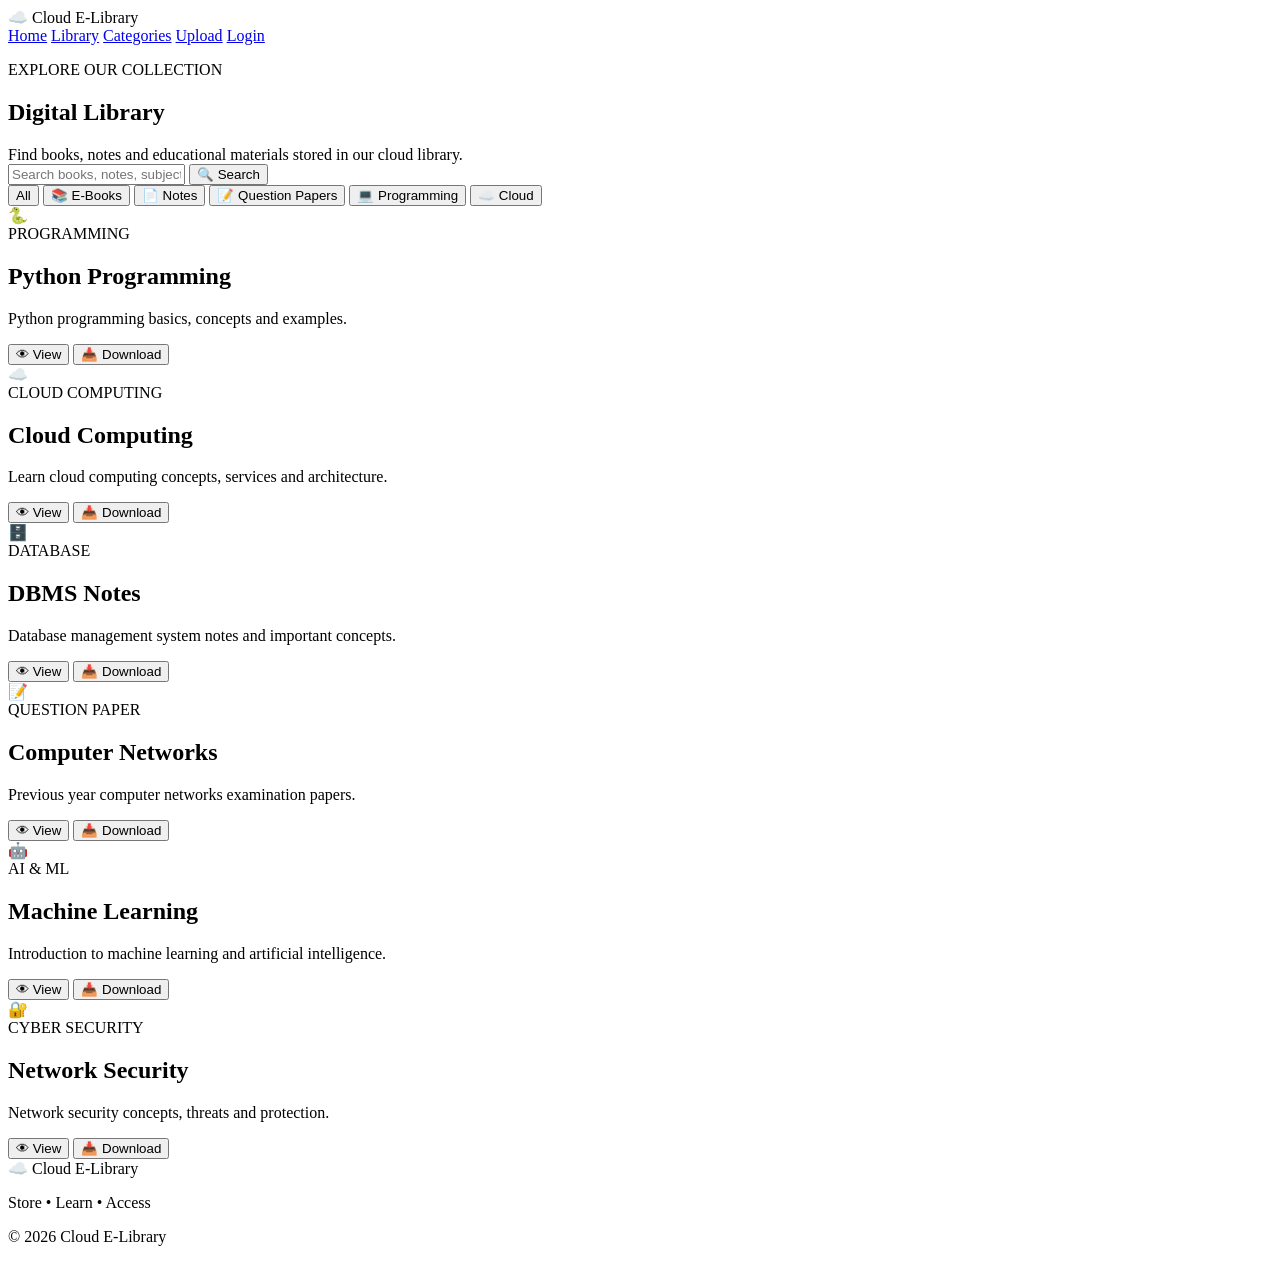
==== cloud Elibrary/library.html @ 263ceab9 "Updated Cloud E-Library" ====
<!DOCTYPE html>
<html lang="en">

<head>
    <meta charset="UTF-8">
    <meta name="viewport" content="width=device-width, initial-scale=1.0">

    <title>Library - Cloud E-Library</title>

    <link rel="stylesheet" href="css/style.css">
</head>

<body>

    <!-- Navigation -->

    <header class="navbar">

        <div class="logo">
            ☁️ <span>Cloud</span> E-Library
        </div>

        <nav>
            <a href="index.html">Home</a>
            <a href="library.html">Library</a>
            <a href="index.html#categories">Categories</a>
            <a href="upload.html">Upload</a>
            <a href="login.html" class="login-btn">Login</a>
        </nav>

    </header>


    <!-- Library Header -->

    <section class="library-header">

        <p>EXPLORE OUR COLLECTION</p>

        <h1>Digital Library</h1>

        <span>
            Find books, notes and educational materials
            stored in our cloud library.
        </span>

    </section>


    <!-- Search -->

    <section class="library-search">

        <input
            type="text"
            id="librarySearch"
            placeholder="Search books, notes, subjects..."
        >

        <button onclick="searchMaterials()">
            🔍 Search
        </button>

    </section>


    <!-- Category Filter -->

    <div class="library-categories">

        <button onclick="filterBooks('all')">All</button>

        <button onclick="filterBooks('ebook')">
            📚 E-Books
        </button>

        <button onclick="filterBooks('notes')">
            📄 Notes
        </button>

        <button onclick="filterBooks('paper')">
            📝 Question Papers
        </button>

        <button onclick="filterBooks('programming')">
            💻 Programming
        </button>

        <button onclick="filterBooks('cloud')">
            ☁️ Cloud
        </button>

    </div>


    <!-- Materials -->

    <section class="library-materials">

        <div class="library-card ebook programming">

            <div class="material-icon">
                🐍
            </div>

            <div class="material-content">

                <span>PROGRAMMING</span>

                <h2>Python Programming</h2>

                <p>
                    Python programming basics,
                    concepts and examples.
                </p>

                <div class="material-buttons">

                    <button>
                        👁 View
                    </button>

                    <button>
                        📥 Download
                    </button>

                </div>

            </div>

        </div>


        <div class="library-card notes cloud">

            <div class="material-icon">
                ☁️
            </div>

            <div class="material-content">

                <span>CLOUD COMPUTING</span>

                <h2>Cloud Computing</h2>

                <p>
                    Learn cloud computing concepts,
                    services and architecture.
                </p>

                <div class="material-buttons">

                    <button>
                        👁 View
                    </button>

                    <button>
                        📥 Download
                    </button>

                </div>

            </div>

        </div>


        <div class="library-card notes">

            <div class="material-icon">
                🗄️
            </div>

            <div class="material-content">

                <span>DATABASE</span>

                <h2>DBMS Notes</h2>

                <p>
                    Database management system
                    notes and important concepts.
                </p>

                <div class="material-buttons">

                    <button>
                        👁 View
                    </button>

                    <button>
                        📥 Download
                    </button>

                </div>

            </div>

        </div>


        <div class="library-card paper">

            <div class="material-icon">
                📝
            </div>

            <div class="material-content">

                <span>QUESTION PAPER</span>

                <h2>Computer Networks</h2>

                <p>
                    Previous year computer networks
                    examination papers.
                </p>

                <div class="material-buttons">

                    <button>
                        👁 View
                    </button>

                    <button>
                        📥 Download
                    </button>

                </div>

            </div>

        </div>


        <div class="library-card ebook">

            <div class="material-icon">
                🤖
            </div>

            <div class="material-content">

                <span>AI & ML</span>

                <h2>Machine Learning</h2>

                <p>
                    Introduction to machine learning
                    and artificial intelligence.
                </p>

                <div class="material-buttons">

                    <button>
                        👁 View
                    </button>

                    <button>
                        📥 Download
                    </button>

                </div>

            </div>

        </div>


        <div class="library-card notes">

            <div class="material-icon">
                🔐
            </div>

            <div class="material-content">

                <span>CYBER SECURITY</span>

                <h2>Network Security</h2>

                <p>
                    Network security concepts,
                    threats and protection.
                </p>

                <div class="material-buttons">

                    <button>
                        👁 View
                    </button>

                    <button>
                        📥 Download
                    </button>

                </div>

            </div>

        </div>

    </section>


    <!-- Footer -->

    <footer>

        <div class="footer-logo">
            ☁️ Cloud E-Library
        </div>

        <p>
            Store • Learn • Access
        </p>

        <p>
            © 2026 Cloud E-Library
        </p>

    </footer>


    <script src="js/script.js"></script>

</body>

</html>
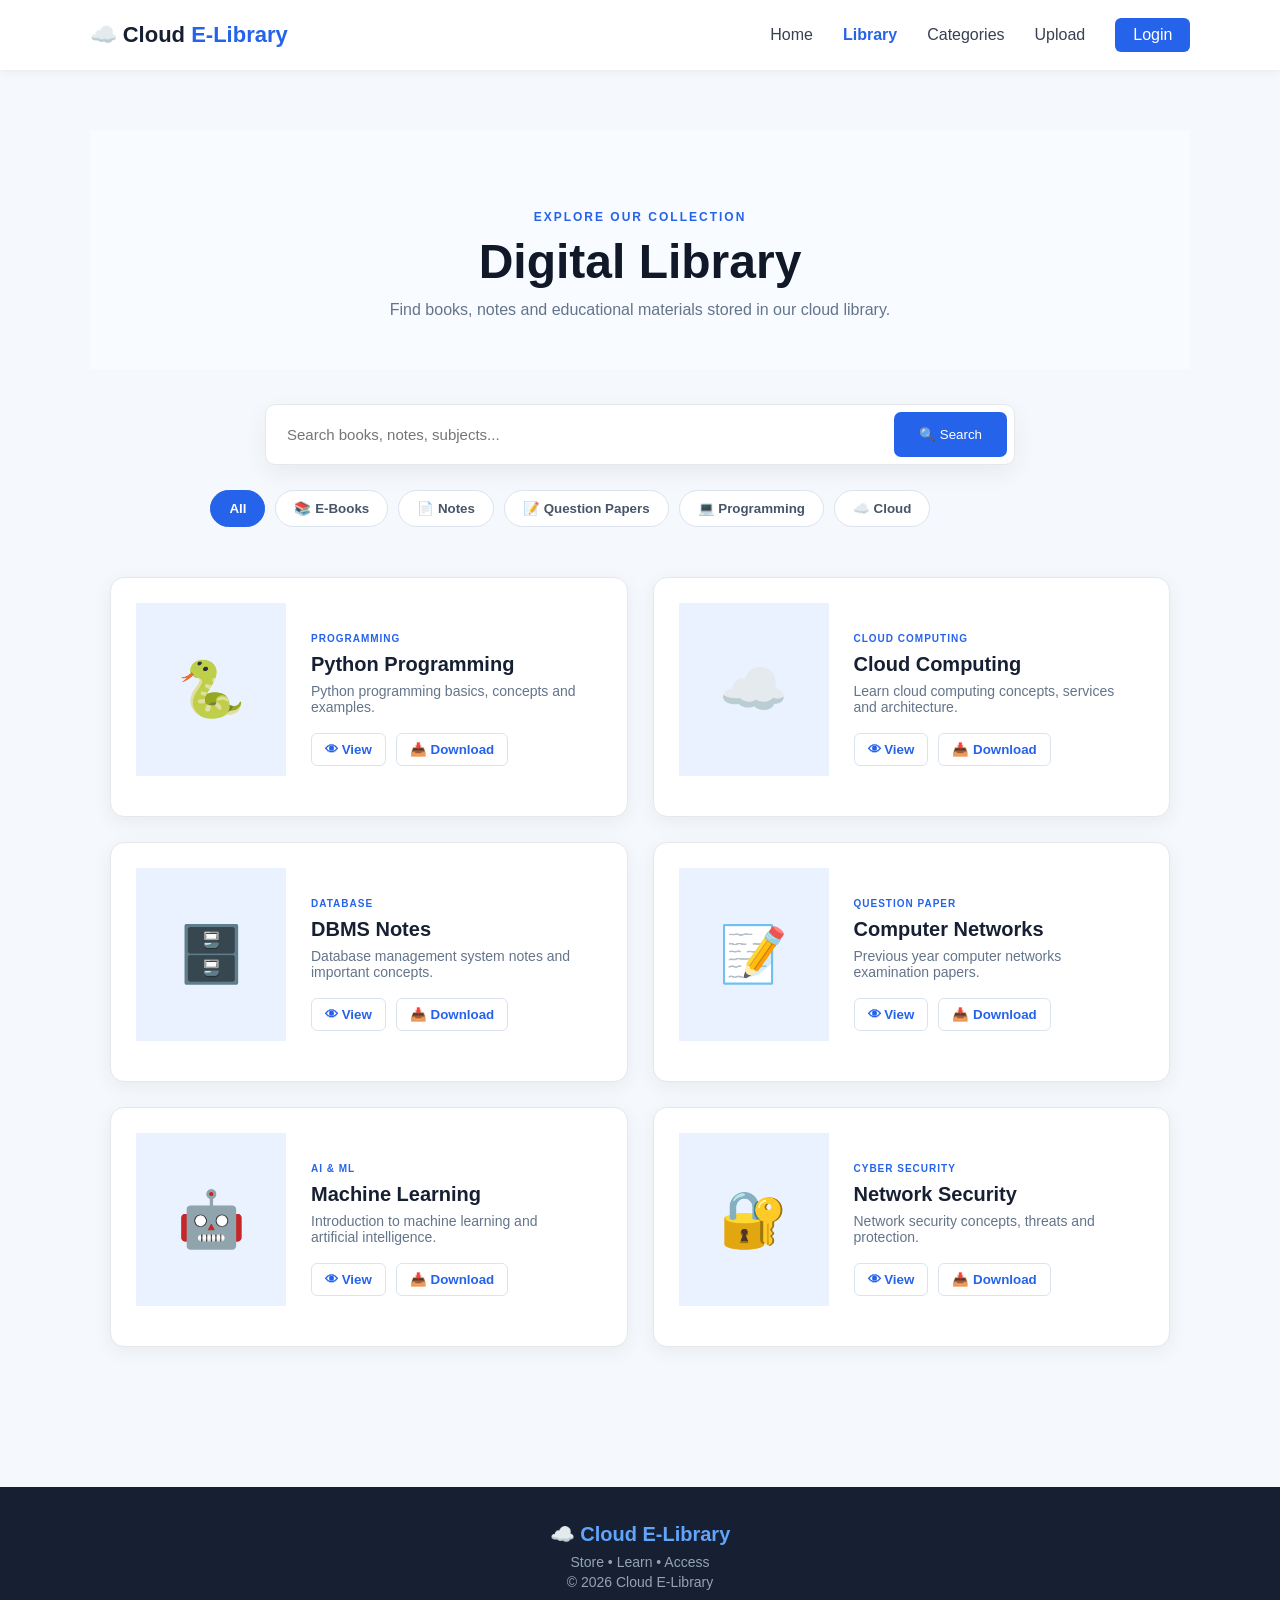
==== commit d9cedbf5: "Updated Cloud E-Library project" ====
--- a/cloud Elibrary/library.html
+++ b/cloud Elibrary/library.html
@@ -7,7 +7,8 @@
 
     <title>Library - Cloud E-Library</title>
 
-    <link rel="stylesheet" href="css/style.css">
+    <link rel="stylesheet" href="../css/style.css">
+    <link rel="stylesheet" href="../css/library.css">
 </head>
 
 <body>
@@ -20,9 +21,9 @@
             ☁️ <span>Cloud</span> E-Library
         </div>
 
-        <nav>
+        <nav class="nav-links">
             <a href="index.html">Home</a>
-            <a href="library.html">Library</a>
+            <a href="library.html" class="active">Library</a>
             <a href="index.html#categories">Categories</a>
             <a href="upload.html">Upload</a>
             <a href="login.html" class="login-btn">Login</a>
@@ -55,6 +56,7 @@
             type="text"
             id="librarySearch"
             placeholder="Search books, notes, subjects..."
+            onkeypress="if(event.key==='Enter'){searchMaterials();}"
         >
 
         <button onclick="searchMaterials()">
@@ -68,25 +70,25 @@
 
     <div class="library-categories">
 
-        <button onclick="filterBooks('all')">All</button>
-
-        <button onclick="filterBooks('ebook')">
+        <button class="filter-btn active" onclick="filterBooks('all', this)">All</button>
+
+        <button class="filter-btn" onclick="filterBooks('ebook', this)">
             📚 E-Books
         </button>
 
-        <button onclick="filterBooks('notes')">
+        <button class="filter-btn" onclick="filterBooks('notes', this)">
             📄 Notes
         </button>
 
-        <button onclick="filterBooks('paper')">
+        <button class="filter-btn" onclick="filterBooks('paper', this)">
             📝 Question Papers
         </button>
 
-        <button onclick="filterBooks('programming')">
+        <button class="filter-btn" onclick="filterBooks('programming', this)">
             💻 Programming
         </button>
 
-        <button onclick="filterBooks('cloud')">
+        <button class="filter-btn" onclick="filterBooks('cloud', this)">
             ☁️ Cloud
         </button>
 
@@ -305,7 +307,7 @@
 
     <!-- Footer -->
 
-    <footer>
+    <footer class="footer">
 
         <div class="footer-logo">
             ☁️ Cloud E-Library
@@ -322,7 +324,7 @@
     </footer>
 
 
-    <script src="js/script.js"></script>
+    <script src="../js/script.js"></script>
 
 </body>
 
--- a/css/style.css
+++ b/css/style.css
@@ -0,0 +1,1039 @@
+/* =========================================
+   CLOUD E-LIBRARY - MAIN STYLE
+========================================= */
+
+/* ---------- GLOBAL ---------- */
+
+* {
+    margin: 0;
+    padding: 0;
+    box-sizing: border-box;
+}
+
+html {
+    scroll-behavior: smooth;
+}
+
+body {
+    font-family: Arial, Helvetica, sans-serif;
+    background: #f5f8fc;
+    color: #172033;
+    min-width: 320px;
+}
+
+a {
+    text-decoration: none;
+}
+
+button,
+input,
+select,
+textarea {
+    font-family: inherit;
+}
+
+
+/* =========================================
+   NAVBAR
+========================================= */
+
+.navbar {
+    width: 100%;
+    min-height: 70px;
+    padding: 0 7%;
+
+    display: flex;
+    justify-content: space-between;
+    align-items: center;
+
+    background: #ffffff;
+
+    box-shadow: 0 2px 10px rgba(0, 0, 0, 0.06);
+
+    position: sticky;
+    top: 0;
+    z-index: 1000;
+}
+
+.logo {
+    font-size: 22px;
+    font-weight: 700;
+    color: #2563eb;
+}
+
+.logo span {
+    color: #172033;
+}
+
+.nav-links,
+.navbar nav {
+    display: flex;
+    align-items: center;
+    gap: 30px;
+    list-style: none;
+}
+
+.nav-links a,
+.navbar nav a {
+    color: #374151;
+    font-weight: 500;
+    transition: 0.3s;
+}
+
+.nav-links a:hover,
+.navbar nav a:hover,
+.nav-links a.active,
+.navbar nav a.active {
+    color: #2563eb;
+}
+
+.nav-links a.active,
+.navbar nav a.active {
+    font-weight: 700;
+}
+
+.login-btn {
+    background: #2563eb;
+    color: white !important;
+    padding: 8px 18px;
+    border-radius: 6px;
+    font-weight: 600;
+    transition: 0.3s;
+}
+
+.login-btn:hover {
+    background: #1d4ed8;
+    color: white !important;
+}
+
+
+/* =========================================
+   HOME PAGE
+========================================= */
+
+.hero {
+    width: 100%;
+    min-height: 600px;
+
+    padding: 80px 7%;
+
+    display: flex;
+    justify-content: center;
+    align-items: center;
+
+    text-align: center;
+
+    background: linear-gradient(
+        135deg,
+        #eff6ff,
+        #ffffff
+    );
+}
+
+.hero-content {
+    width: 100%;
+    max-width: 900px;
+    margin: 0 auto;
+}
+
+.hero h1 {
+    font-size: 52px;
+    line-height: 1.15;
+    margin-bottom: 20px;
+}
+
+.hero p {
+    font-size: 19px;
+    color: #64748b;
+    margin-bottom: 30px;
+}
+
+.search-box {
+    max-width: 650px;
+    margin: 0 auto 30px;
+    display: flex;
+}
+
+.search-box input {
+    flex: 1;
+    padding: 15px 20px;
+
+    border: 1px solid #d1d5db;
+    border-radius: 8px 0 0 8px;
+
+    font-size: 16px;
+    outline: none;
+}
+
+.search-box button {
+    padding: 15px 25px;
+
+    border: none;
+    border-radius: 0 8px 8px 0;
+
+    background: #2563eb;
+    color: white;
+
+    cursor: pointer;
+}
+
+
+/* =========================================
+   FEATURES
+========================================= */
+
+.features {
+    width: 86%;
+    max-width: 1200px;
+
+    margin: 50px auto;
+
+    display: grid;
+    grid-template-columns: repeat(3, 1fr);
+    gap: 25px;
+}
+
+.feature-card {
+    background: white;
+    padding: 30px;
+
+    border-radius: 15px;
+
+    text-align: center;
+
+    box-shadow: 0 5px 20px rgba(0, 0, 0, 0.06);
+}
+
+
+/* =========================================
+   SECTION TITLE
+========================================= */
+
+.section-title {
+    width: 86%;
+    max-width: 1200px;
+
+    margin: 70px auto 30px;
+
+    text-align: center;
+}
+
+.section-title h2 {
+    font-size: 32px;
+    margin-bottom: 10px;
+}
+
+.section-title p {
+    color: #64748b;
+}
+
+
+/* =========================================
+   CATEGORY CARDS
+========================================= */
+
+.categories,
+.category-grid {
+    width: 86%;
+    max-width: 1200px;
+
+    margin: 0 auto 70px;
+
+    display: grid;
+    grid-template-columns: repeat(3, 1fr);
+    gap: 25px;
+}
+
+.category-card {
+    background: white;
+
+    padding: 30px;
+
+    border-radius: 15px;
+
+    text-align: center;
+
+    box-shadow: 0 5px 20px rgba(0, 0, 0, 0.06);
+
+    transition: 0.3s;
+}
+
+.category-card:hover {
+    transform: translateY(-5px);
+    box-shadow: 0 10px 25px rgba(37, 99, 235, 0.12);
+}
+
+.category-card .icon {
+    font-size: 38px;
+    margin-bottom: 12px;
+}
+
+.category-card h3 {
+    margin-bottom: 8px;
+    color: #111827;
+}
+
+
+/* =========================================
+   POPULAR MATERIALS
+========================================= */
+
+.popular-materials,
+.book-grid {
+    width: 86%;
+    max-width: 1200px;
+
+    margin: 0 auto 70px;
+
+    display: grid;
+    grid-template-columns: repeat(3, 1fr);
+    gap: 25px;
+}
+
+.material-card,
+.book-card {
+    background: white;
+
+    padding: 25px;
+
+    border-radius: 15px;
+
+    box-shadow: 0 5px 20px rgba(0, 0, 0, 0.06);
+    transition: 0.3s;
+}
+
+.material-card:hover,
+.book-card:hover {
+    transform: translateY(-5px);
+    box-shadow: 0 10px 25px rgba(0, 0, 0, 0.1);
+}
+
+.material-card h3,
+.book-card h3 {
+    margin-bottom: 10px;
+}
+
+.material-card p,
+.book-card p {
+    color: #64748b;
+    margin-bottom: 15px;
+}
+
+.book-icon {
+    font-size: 40px;
+    margin-bottom: 15px;
+}
+
+.book-info span {
+    color: #2563eb;
+    font-size: 11px;
+    font-weight: 700;
+    letter-spacing: 1px;
+    display: inline-block;
+    margin-bottom: 6px;
+}
+
+.book-info button {
+    padding: 10px 18px;
+    border: none;
+    border-radius: 6px;
+    background: #2563eb;
+    color: white;
+    cursor: pointer;
+    font-weight: 600;
+    transition: 0.3s;
+}
+
+.book-info button:hover {
+    background: #1d4ed8;
+}
+
+
+/* =========================================
+   CLOUD SECTION
+========================================= */
+
+.cloud-section {
+    width: 86%;
+    max-width: 1200px;
+
+    margin: 0 auto 70px;
+
+    padding: 60px 40px;
+
+    text-align: center;
+
+    border-radius: 20px;
+
+    background: #2563eb;
+
+    color: white;
+}
+
+.cloud-section h2 {
+    font-size: 35px;
+    margin-bottom: 15px;
+}
+
+.cloud-section p {
+    font-size: 17px;
+    margin-bottom: 25px;
+}
+
+.cloud-section a {
+    display: inline-block;
+    padding: 13px 26px;
+    background: white;
+    color: #2563eb;
+    border-radius: 8px;
+    font-weight: 600;
+    transition: 0.3s;
+}
+
+.cloud-section a:hover {
+    background: #f1f5f9;
+    transform: translateY(-2px);
+}
+
+
+/* =========================================
+   LIBRARY PAGE
+========================================= */
+
+.library-header {
+    width: 86%;
+    max-width: 1200px;
+
+    margin: 60px auto 30px;
+
+    text-align: center;
+}
+
+.library-header h1 {
+    font-size: 40px;
+    margin-bottom: 10px;
+}
+
+.library-header p {
+    color: #64748b;
+}
+
+.library-search {
+    width: 86%;
+    max-width: 700px;
+
+    margin: 30px auto;
+
+    display: flex;
+}
+
+.library-search input {
+    width: 100%;
+
+    padding: 14px 18px;
+
+    border: 1px solid #d1d5db;
+
+    border-radius: 8px;
+
+    outline: none;
+
+    font-size: 16px;
+}
+
+.library-categories {
+    width: 86%;
+    max-width: 1200px;
+
+    margin: 30px auto;
+
+    display: flex;
+    justify-content: center;
+    gap: 12px;
+
+    flex-wrap: wrap;
+}
+
+.library-categories button {
+    padding: 10px 18px;
+
+    border: none;
+
+    border-radius: 20px;
+
+    background: #e5edff;
+
+    color: #2563eb;
+
+    cursor: pointer;
+}
+
+.library-materials {
+    width: 86%;
+    max-width: 1200px;
+
+    margin: 40px auto 70px;
+
+    display: grid;
+
+    grid-template-columns: repeat(3, 1fr);
+
+    gap: 25px;
+}
+
+.library-card {
+    background: white;
+
+    padding: 25px;
+
+    border-radius: 15px;
+
+    box-shadow: 0 5px 20px rgba(0, 0, 0, 0.06);
+}
+
+.material-icon {
+    font-size: 40px;
+
+    margin-bottom: 15px;
+}
+
+.material-content h3 {
+    margin-bottom: 10px;
+}
+
+.material-content p {
+    color: #64748b;
+
+    margin-bottom: 20px;
+}
+
+.material-buttons {
+    display: flex;
+
+    gap: 10px;
+}
+
+.material-buttons a,
+.material-buttons button {
+    padding: 10px 15px;
+
+    border-radius: 7px;
+
+    border: none;
+
+    background: #2563eb;
+
+    color: white;
+
+    cursor: pointer;
+}
+
+
+/* =========================================
+   UPLOAD PAGE
+========================================= */
+
+.upload-header {
+    text-align: center;
+
+    padding: 60px 20px 20px;
+}
+
+.upload-header h1 {
+    font-size: 40px;
+
+    margin-bottom: 10px;
+}
+
+.upload-header p {
+    color: #64748b;
+}
+
+.upload-section {
+    padding: 20px 20px 70px;
+}
+
+.upload-container {
+    width: 100%;
+    max-width: 700px;
+
+    margin: 0 auto;
+
+    padding: 40px;
+
+    background: white;
+
+    border-radius: 18px;
+
+    box-shadow: 0 10px 35px rgba(0, 0, 0, 0.08);
+}
+
+.upload-icon {
+    text-align: center;
+
+    font-size: 50px;
+
+    margin-bottom: 15px;
+}
+
+.upload-description {
+    text-align: center;
+
+    color: #64748b;
+
+    margin-bottom: 30px;
+}
+
+.form-group {
+    margin-bottom: 20px;
+}
+
+.form-group label {
+    display: block;
+
+    margin-bottom: 8px;
+
+    font-weight: 600;
+
+    color: #374151;
+}
+
+.form-group input,
+.form-group select,
+.form-group textarea {
+    width: 100%;
+
+    padding: 13px 15px;
+
+    border: 1px solid #d1d5db;
+
+    border-radius: 8px;
+
+    outline: none;
+
+    font-size: 15px;
+}
+
+.form-group textarea {
+    min-height: 120px;
+
+    resize: vertical;
+}
+
+.file-box {
+    padding: 20px;
+
+    border: 2px dashed #cbd5e1;
+
+    border-radius: 10px;
+
+    text-align: center;
+}
+
+.upload-button {
+    width: 100%;
+
+    padding: 14px;
+
+    border: none;
+
+    border-radius: 8px;
+
+    background: #2563eb;
+
+    color: white;
+
+    font-size: 16px;
+
+    font-weight: 600;
+
+    cursor: pointer;
+}
+
+.upload-button:hover {
+    background: #1d4ed8;
+}
+
+
+/* =========================================
+   LOGIN PAGE
+========================================= */
+
+.login-section {
+    min-height: 75vh;
+
+    display: flex;
+
+    justify-content: center;
+
+    align-items: center;
+
+    padding: 60px 20px;
+}
+
+.login-container {
+    width: 100%;
+
+    max-width: 430px;
+
+    margin: 0 auto;
+
+    padding: 40px;
+
+    background: white;
+
+    border-radius: 18px;
+
+    box-shadow: 0 10px 35px rgba(0, 0, 0, 0.08);
+
+    text-align: center;
+}
+
+.login-icon {
+    font-size: 45px;
+
+    margin-bottom: 15px;
+}
+
+.login-container h1 {
+    margin-bottom: 8px;
+
+    font-size: 30px;
+}
+
+.login-subtitle {
+    color: #64748b;
+
+    margin-bottom: 30px;
+}
+
+.login-form {
+    text-align: left;
+}
+
+.login-form .form-group {
+    margin-bottom: 20px;
+}
+
+.login-form input[type="email"],
+.login-form input[type="password"] {
+    width: 100%;
+
+    padding: 13px 15px;
+
+    border: 1px solid #d1d5db;
+
+    border-radius: 8px;
+
+    outline: none;
+}
+
+.login-options {
+    display: flex;
+
+    justify-content: space-between;
+
+    align-items: center;
+
+    margin-bottom: 25px;
+
+    font-size: 14px;
+}
+
+.remember {
+    display: flex;
+
+    align-items: center;
+
+    gap: 6px;
+}
+
+.forgot-password {
+    color: #2563eb;
+}
+
+.login-submit {
+    width: 100%;
+
+    padding: 13px;
+
+    border: none;
+
+    border-radius: 8px;
+
+    background: #2563eb;
+
+    color: white;
+
+    font-size: 16px;
+
+    font-weight: 600;
+
+    cursor: pointer;
+}
+
+.register-link {
+    margin-top: 25px;
+
+    color: #64748b;
+}
+
+.register-link a {
+    color: #2563eb;
+
+    font-weight: 600;
+}
+
+
+/* =========================================
+   REGISTER PAGE
+========================================= */
+
+.register-section {
+    min-height: 75vh;
+
+    display: flex;
+
+    justify-content: center;
+
+    align-items: center;
+
+    padding: 60px 20px;
+}
+
+.register-container {
+    width: 100%;
+
+    max-width: 450px;
+
+    margin: 0 auto;
+
+    padding: 40px;
+
+    background: white;
+
+    border-radius: 18px;
+
+    box-shadow: 0 10px 35px rgba(0, 0, 0, 0.08);
+
+    text-align: center;
+}
+
+.register-icon {
+    font-size: 45px;
+
+    margin-bottom: 15px;
+}
+
+.register-container h1 {
+    margin-bottom: 8px;
+
+    font-size: 30px;
+}
+
+.register-subtitle {
+    color: #64748b;
+
+    margin-bottom: 30px;
+}
+
+.register-form {
+    text-align: left;
+}
+
+.register-form .form-group {
+    margin-bottom: 18px;
+}
+
+.register-form input {
+    width: 100%;
+
+    padding: 13px 15px;
+
+    border: 1px solid #d1d5db;
+
+    border-radius: 8px;
+
+    outline: none;
+}
+
+.register-submit {
+    width: 100%;
+
+    padding: 13px;
+
+    margin-top: 8px;
+
+    border: none;
+
+    border-radius: 8px;
+
+    background: #2563eb;
+
+    color: white;
+
+    font-size: 16px;
+
+    font-weight: 600;
+
+    cursor: pointer;
+}
+
+.login-link {
+    margin-top: 25px;
+
+    color: #64748b;
+}
+
+.login-link a {
+    color: #2563eb;
+
+    font-weight: 600;
+}
+
+
+/* =========================================
+   FOOTER
+========================================= */
+
+footer,
+.footer {
+    width: 100%;
+
+    padding: 35px 20px;
+
+    text-align: center;
+
+    background: #172033;
+
+    color: white;
+
+    margin-top: 50px;
+}
+
+.footer-logo {
+    font-size: 20px;
+    font-weight: 700;
+    margin-bottom: 8px;
+    color: #60a5fa;
+}
+
+.footer p {
+    color: #94a3b8;
+    font-size: 14px;
+    margin: 4px 0;
+}
+
+/* Global input focus */
+input:focus,
+select:focus,
+textarea:focus {
+    border-color: #2563eb !important;
+    outline: none;
+    box-shadow: 0 0 0 3px rgba(37, 99, 235, 0.15);
+}
+
+.library-categories button.active {
+    background: #2563eb;
+    color: white;
+    border-color: #2563eb;
+}
+
+
+/* =========================================
+   MOBILE RESPONSIVE
+========================================= */
+
+@media (max-width: 900px) {
+
+    .features,
+    .categories,
+    .category-grid,
+    .popular-materials,
+    .book-grid,
+    .library-materials {
+        grid-template-columns: repeat(2, 1fr);
+    }
+
+    .hero h1 {
+        font-size: 42px;
+    }
+}
+
+
+@media (max-width: 600px) {
+
+    .navbar {
+        padding: 15px 5%;
+
+        flex-direction: column;
+
+        gap: 15px;
+    }
+
+    .nav-links,
+    .navbar nav {
+        gap: 15px;
+
+        flex-wrap: wrap;
+
+        justify-content: center;
+    }
+
+    .hero {
+        padding: 60px 5%;
+    }
+
+    .hero h1 {
+        font-size: 34px;
+    }
+
+    .hero p {
+        font-size: 16px;
+    }
+
+    .search-box {
+        flex-direction: column;
+        gap: 10px;
+    }
+
+    .search-box input {
+        border-radius: 8px;
+    }
+
+    .search-box button {
+        border-radius: 8px;
+    }
+
+    .features,
+    .categories,
+    .category-grid,
+    .popular-materials,
+    .book-grid,
+    .library-materials {
+        width: 90%;
+
+        grid-template-columns: 1fr;
+    }
+
+    .library-header,
+    .library-materials,
+    .library-categories {
+        width: 90%;
+    }
+
+    .upload-container,
+    .login-container,
+    .register-container {
+        padding: 30px 20px;
+    }
+
+    .login-options {
+        flex-direction: column;
+
+        align-items: flex-start;
+
+        gap: 12px;
+    }
+
+}
--- a/css/library.css
+++ b/css/library.css
@@ -0,0 +1,248 @@
+/* =========================================
+   LIBRARY PAGE
+   ========================================= */
+
+.library-header {
+    text-align: center;
+    padding: 80px 20px 50px;
+    background: #f8fbff;
+}
+
+.library-header p {
+    color: #2563eb;
+    font-size: 12px;
+    font-weight: 700;
+    letter-spacing: 2px;
+    margin-bottom: 10px;
+}
+
+.library-header h1 {
+    font-size: 48px;
+    color: #111827;
+    margin-bottom: 12px;
+}
+
+.library-header span {
+    color: #64748b;
+}
+
+
+/* Library Search */
+
+.library-search {
+    max-width: 750px;
+    margin: 35px auto 25px;
+
+    display: flex;
+
+    background: white;
+
+    padding: 7px;
+
+    border: 1px solid #e5e7eb;
+
+    border-radius: 10px;
+
+    box-shadow: 0 8px 25px rgba(0, 0, 0, 0.06);
+}
+
+.library-search input {
+    flex: 1;
+
+    border: none;
+
+    outline: none;
+
+    padding: 14px;
+
+    font-size: 15px;
+}
+
+.library-search button {
+    border: none;
+
+    background: #2563eb;
+
+    color: white;
+
+    padding: 0 25px;
+
+    border-radius: 7px;
+
+    cursor: pointer;
+}
+
+
+/* Categories */
+
+.library-categories {
+    display: flex;
+
+    justify-content: center;
+
+    flex-wrap: wrap;
+
+    gap: 10px;
+
+    margin: 25px 20px 50px;
+}
+
+.library-categories button {
+    border: 1px solid #dbe3ef;
+
+    background: white;
+
+    padding: 10px 18px;
+
+    border-radius: 20px;
+
+    cursor: pointer;
+
+    color: #475569;
+
+    font-weight: 600;
+
+    transition: 0.3s;
+}
+
+.library-categories button:hover {
+    background: #2563eb;
+
+    color: white;
+
+    border-color: #2563eb;
+}
+
+
+/* Library Cards */
+
+.library-materials {
+    max-width: 1100px;
+
+    margin: auto;
+
+    padding: 0 20px 90px;
+
+    display: grid;
+
+    grid-template-columns: repeat(2, 1fr);
+
+    gap: 25px;
+}
+
+.library-card {
+    display: flex;
+
+    background: white;
+
+    border: 1px solid #e5e7eb;
+
+    border-radius: 14px;
+
+    overflow: hidden;
+
+    transition: 0.3s;
+}
+
+.library-card:hover {
+    transform: translateY(-5px);
+
+    box-shadow: 0 15px 30px rgba(15, 23, 42, 0.1);
+}
+
+.material-icon {
+    min-width: 150px;
+
+    display: flex;
+
+    align-items: center;
+
+    justify-content: center;
+
+    background: #eaf2ff;
+
+    font-size: 55px;
+}
+
+.material-content {
+    padding: 25px;
+}
+
+.material-content > span {
+    color: #2563eb;
+
+    font-size: 10px;
+
+    font-weight: 700;
+
+    letter-spacing: 1px;
+}
+
+.material-content h2 {
+    font-size: 20px;
+
+    margin: 7px 0;
+}
+
+.material-content p {
+    color: #64748b;
+
+    font-size: 14px;
+
+    margin-bottom: 18px;
+}
+
+.material-buttons {
+    display: flex;
+
+    gap: 10px;
+}
+
+.material-buttons button {
+    border: 1px solid #dbe3ef;
+
+    background: white;
+
+    padding: 8px 13px;
+
+    border-radius: 6px;
+
+    cursor: pointer;
+
+    font-weight: 600;
+
+    color: #2563eb;
+}
+
+.material-buttons button:hover {
+    background: #2563eb;
+
+    color: white;
+}
+
+
+/* Mobile */
+
+@media (max-width: 700px) {
+
+    .library-header h1 {
+        font-size: 36px;
+    }
+
+    .library-search {
+        margin: 25px 20px;
+    }
+
+    .library-materials {
+        grid-template-columns: 1fr;
+    }
+
+    .library-card {
+        flex-direction: column;
+    }
+
+    .material-icon {
+        height: 130px;
+    }
+
+}
